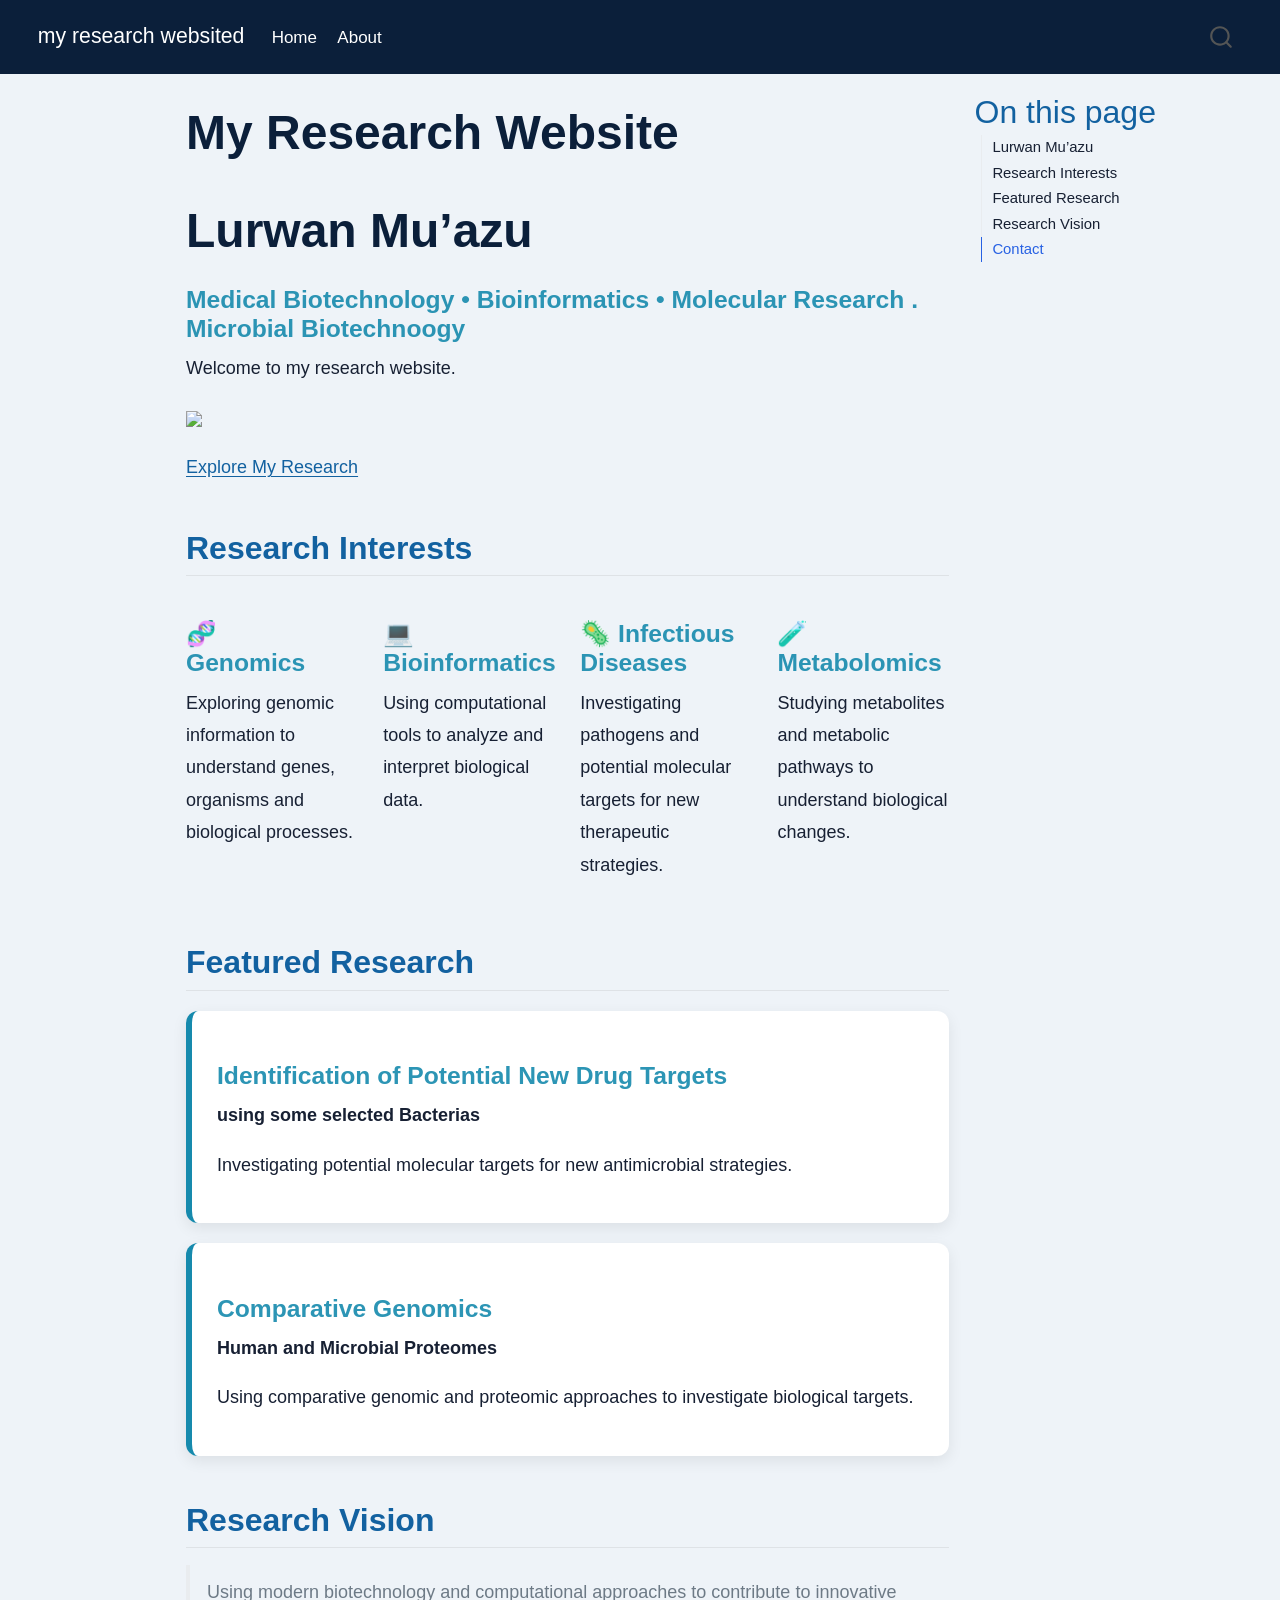
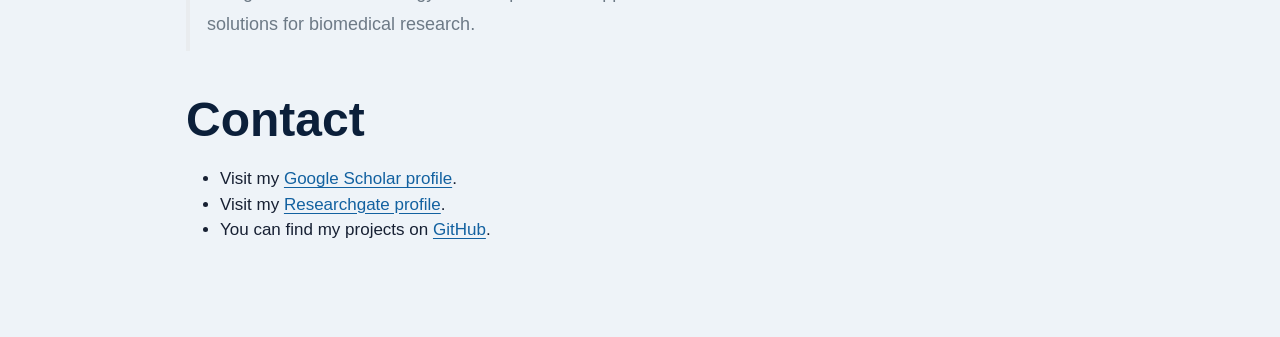
==== index.html @ 87dab1f0 "Built site for gh-pages" ====
<!DOCTYPE html>
<html xmlns="http://www.w3.org/1999/xhtml" lang="en" xml:lang="en"><head>

<meta charset="utf-8">
<meta name="generator" content="quarto-1.9.38">

<meta name="viewport" content="width=device-width, initial-scale=1.0, user-scalable=yes">


<title>My Research Website – my research websited</title>
<style>
/* Default styles provided by pandoc.
** See https://pandoc.org/MANUAL.html#variables-for-html for config info.
*/
code{white-space: pre-wrap;}
span.smallcaps{font-variant: small-caps;}
div.columns{display: flex; gap: min(4vw, 1.5em);}
div.column{flex: auto; overflow-x: auto;}
div.hanging-indent{margin-left: 1.5em; text-indent: -1.5em;}
ul.task-list{list-style: none;}
ul.task-list li input[type="checkbox"] {
  width: 0.8em;
  margin: 0 0.8em 0.2em -1em; /* quarto-specific, see https://github.com/quarto-dev/quarto-cli/issues/4556 */ 
  vertical-align: middle;
}
</style>


<script src="site_libs/quarto-nav/quarto-nav.js"></script>
<script src="site_libs/quarto-nav/headroom.min.js"></script>
<script src="site_libs/clipboard/clipboard.min.js"></script>
<script src="site_libs/quarto-search/autocomplete.umd.js"></script>
<script src="site_libs/quarto-search/fuse.min.js"></script>
<script src="site_libs/quarto-search/quarto-search.js"></script>
<meta name="quarto:offset" content="./">
<script src="site_libs/quarto-html/quarto.js" type="module"></script>
<script src="site_libs/quarto-html/tabsets/tabsets.js" type="module"></script>
<script src="site_libs/quarto-html/popper.min.js"></script>
<script src="site_libs/quarto-html/tippy.umd.min.js"></script>
<script src="site_libs/quarto-html/anchor.min.js"></script>
<link href="site_libs/quarto-html/tippy.css" rel="stylesheet">
<link href="site_libs/quarto-html/quarto-syntax-highlighting-15634bcf2e68342d4ad2dfa704d543f6.css" rel="stylesheet" id="quarto-text-highlighting-styles">
<script src="site_libs/bootstrap/bootstrap.min.js"></script>
<link href="site_libs/bootstrap/bootstrap-icons.css" rel="stylesheet">
<link href="site_libs/bootstrap/bootstrap-a0f9fd0d421825b736dc1bbcbcba2219.min.css" rel="stylesheet" append-hash="true" id="quarto-bootstrap" data-mode="light">
<script id="quarto-search-options" type="application/json">{
  "location": "navbar",
  "copy-button": false,
  "collapse-after": 3,
  "panel-placement": "end",
  "type": "overlay",
  "limit": 50,
  "keyboard-shortcut": [
    "f",
    "/",
    "s"
  ],
  "show-item-context": false,
  "language": {
    "search-no-results-text": "No results",
    "search-matching-documents-text": "matching documents",
    "search-copy-link-title": "Copy link to search",
    "search-hide-matches-text": "Hide additional matches",
    "search-more-match-text": "more match in this document",
    "search-more-matches-text": "more matches in this document",
    "search-clear-button-title": "Clear",
    "search-text-placeholder": "",
    "search-detached-cancel-button-title": "Cancel",
    "search-submit-button-title": "Submit",
    "search-label": "Search"
  }
}</script>


<link rel="stylesheet" href="styles.css">
</head>

<body class="nav-fixed quarto-light">

<div id="quarto-search-results"></div>
  <header id="quarto-header" class="headroom fixed-top">
    <nav class="navbar navbar-expand-lg " data-bs-theme="dark">
      <div class="navbar-container container-fluid">
      <div class="navbar-brand-container mx-auto">
    <a class="navbar-brand" href="./index.html">
    <span class="navbar-title">my research websited</span>
    </a>
  </div>
            <div id="quarto-search" class="" title="Search"></div>
          <button class="navbar-toggler" type="button" data-bs-toggle="collapse" data-bs-target="#navbarCollapse" aria-controls="navbarCollapse" role="menu" aria-expanded="false" aria-label="Toggle navigation" onclick="if (window.quartoToggleHeadroom) { window.quartoToggleHeadroom(); }">
  <span class="navbar-toggler-icon"></span>
</button>
          <div class="collapse navbar-collapse" id="navbarCollapse">
            <ul class="navbar-nav navbar-nav-scroll me-auto">
  <li class="nav-item">
    <a class="nav-link active" href="./index.html" aria-current="page"> 
<span class="menu-text">Home</span></a>
  </li>  
  <li class="nav-item">
    <a class="nav-link" href="./about.html"> 
<span class="menu-text">About</span></a>
  </li>  
</ul>
          </div> <!-- /navcollapse -->
            <div class="quarto-navbar-tools">
</div>
      </div> <!-- /container-fluid -->
    </nav>
</header>
<!-- content -->
<div id="quarto-content" class="quarto-container page-columns page-rows-contents page-layout-article page-navbar">
<!-- sidebar -->
<!-- margin-sidebar -->
    <div id="quarto-margin-sidebar" class="sidebar margin-sidebar">
        <nav id="TOC" role="doc-toc" class="toc-active">
    <h2 id="toc-title">On this page</h2>
   
  <ul>
  <li><a href="#lurwan-muazu" id="toc-lurwan-muazu" class="nav-link active" data-scroll-target="#lurwan-muazu">Lurwan Mu’azu</a>
  <ul class="collapse">
  <li><a href="#medical-biotechnology-bioinformatics-molecular-research-.-microbial-biotechnoogy" id="toc-medical-biotechnology-bioinformatics-molecular-research-.-microbial-biotechnoogy" class="nav-link" data-scroll-target="#medical-biotechnology-bioinformatics-molecular-research-.-microbial-biotechnoogy">Medical Biotechnology • Bioinformatics • Molecular Research . Microbial Biotechnoogy</a></li>
  </ul></li>
  <li><a href="#research-interests" id="toc-research-interests" class="nav-link" data-scroll-target="#research-interests">Research Interests</a></li>
  <li><a href="#featured-research" id="toc-featured-research" class="nav-link" data-scroll-target="#featured-research">Featured Research</a>
  <ul class="collapse">
  <li><a href="#identification-of-potential-new-drug-targets" id="toc-identification-of-potential-new-drug-targets" class="nav-link" data-scroll-target="#identification-of-potential-new-drug-targets">Identification of Potential New Drug Targets</a></li>
  <li><a href="#comparative-genomics" id="toc-comparative-genomics" class="nav-link" data-scroll-target="#comparative-genomics">Comparative Genomics</a></li>
  </ul></li>
  <li><a href="#research-vision" id="toc-research-vision" class="nav-link" data-scroll-target="#research-vision">Research Vision</a></li>
  <li><a href="#contact" id="toc-contact" class="nav-link" data-scroll-target="#contact">Contact</a></li>
  </ul>
</nav>
    </div>
<!-- main -->
<main class="content" id="quarto-document-content">

<header id="title-block-header" class="quarto-title-block default">
<div class="quarto-title">
<h1 class="title">My Research Website</h1>
</div>



<div class="quarto-title-meta">

    
  
    
  </div>
  


</header>


<section id="lurwan-muazu" class="level1 hero">
<h1>Lurwan Mu’azu</h1>
<section id="medical-biotechnology-bioinformatics-molecular-research-.-microbial-biotechnoogy" class="level3">
<h3 class="anchored" data-anchor-id="medical-biotechnology-bioinformatics-molecular-research-.-microbial-biotechnoogy">Medical Biotechnology • Bioinformatics • Molecular Research . Microbial Biotechnoogy</h3>
<p>Welcome to my research website.</p>
<p><img src="images/profile.jpg" class="profile-image"></p>
<p><a href="research.qmd" class="btn-primary">Explore My Research</a></p>
</section>
</section>
<section id="research-interests" class="level2">
<h2 class="anchored" data-anchor-id="research-interests">Research Interests</h2>
<div class="grid">
<section id="genomics" class="level3 g-col-12 g-col-md-6 g-col-lg-3">
<h3 class="anchored" data-anchor-id="genomics">🧬 Genomics</h3>
<p>Exploring genomic information to understand genes, organisms and biological processes.</p>
</section>
<section id="bioinformatics" class="level3 g-col-12 g-col-md-6 g-col-lg-3">
<h3 class="anchored" data-anchor-id="bioinformatics">💻 Bioinformatics</h3>
<p>Using computational tools to analyze and interpret biological data.</p>
</section>
<section id="infectious-diseases" class="level3 g-col-12 g-col-md-6 g-col-lg-3">
<h3 class="anchored" data-anchor-id="infectious-diseases">🦠 Infectious Diseases</h3>
<p>Investigating pathogens and potential molecular targets for new therapeutic strategies.</p>
</section>
<section id="metabolomics" class="level3 g-col-12 g-col-md-6 g-col-lg-3">
<h3 class="anchored" data-anchor-id="metabolomics">🧪 Metabolomics</h3>
<p>Studying metabolites and metabolic pathways to understand biological changes.</p>
</section>
</div>
</section>
<section id="featured-research" class="level2">
<h2 class="anchored" data-anchor-id="featured-research">Featured Research</h2>
<section id="identification-of-potential-new-drug-targets" class="level3 research-card">
<h3 class="anchored" data-anchor-id="identification-of-potential-new-drug-targets">Identification of Potential New Drug Targets</h3>
<p><strong>using some selected Bacterias</strong></p>
<p>Investigating potential molecular targets for new antimicrobial strategies.</p>
</section>
<section id="comparative-genomics" class="level3 research-card">
<h3 class="anchored" data-anchor-id="comparative-genomics">Comparative Genomics</h3>
<p><strong>Human and Microbial Proteomes</strong></p>
<p>Using comparative genomic and proteomic approaches to investigate biological targets.</p>
</section>
</section>
<section id="research-vision" class="level2">
<h2 class="anchored" data-anchor-id="research-vision">Research Vision</h2>
<blockquote class="blockquote">
<p>Using modern biotechnology and computational approaches to contribute to innovative solutions for biomedical research.</p>
</blockquote>
</section>
<section id="contact" class="level1">
<h1>Contact</h1>
<ul>
<li>Visit my <a href="https://scholar.google.com/citations?user=e2L-ZOMAAAAJ&amp;hl=en">Google Scholar profile</a>.</li>
<li>Visit my <a href="https://www.researchgate.net/profile/Lurwan-Muazu-2">Researchgate profile</a>.</li>
<li>You can find my projects on <a href="https://github.com/">GitHub</a>.</li>
</ul>


</section>

</main> <!-- /main -->
<script id="quarto-html-after-body" type="application/javascript">
  window.document.addEventListener("DOMContentLoaded", function (event) {
    const icon = "";
    const anchorJS = new window.AnchorJS();
    anchorJS.options = {
      placement: 'right',
      icon: icon
    };
    anchorJS.add('.anchored');
    const isCodeAnnotation = (el) => {
      for (const clz of el.classList) {
        if (clz.startsWith('code-annotation-')) {                     
          return true;
        }
      }
      return false;
    }
    const onCopySuccess = function(e) {
      // button target
      const button = e.trigger;
      // don't keep focus
      button.blur();
      // flash "checked"
      button.classList.add('code-copy-button-checked');
      var currentTitle = button.getAttribute("title");
      button.setAttribute("title", "Copied!");
      let tooltip;
      if (window.bootstrap) {
        button.setAttribute("data-bs-toggle", "tooltip");
        button.setAttribute("data-bs-placement", "left");
        button.setAttribute("data-bs-title", "Copied!");
        tooltip = new bootstrap.Tooltip(button, 
          { trigger: "manual", 
            customClass: "code-copy-button-tooltip",
            offset: [0, -8]});
        tooltip.show();    
      }
      setTimeout(function() {
        if (tooltip) {
          tooltip.hide();
          button.removeAttribute("data-bs-title");
          button.removeAttribute("data-bs-toggle");
          button.removeAttribute("data-bs-placement");
        }
        button.setAttribute("title", currentTitle);
        button.classList.remove('code-copy-button-checked');
      }, 1000);
      // clear code selection
      e.clearSelection();
    }
    const getTextToCopy = function(trigger) {
      const outerScaffold = trigger.parentElement.cloneNode(true);
      const codeEl = outerScaffold.querySelector('code');
      for (const childEl of codeEl.children) {
        if (isCodeAnnotation(childEl)) {
          childEl.remove();
        }
      }
      return codeEl.innerText;
    }
    const clipboard = new window.ClipboardJS('.code-copy-button:not([data-in-quarto-modal])', {
      text: getTextToCopy
    });
    clipboard.on('success', onCopySuccess);
    if (window.document.getElementById('quarto-embedded-source-code-modal')) {
      const clipboardModal = new window.ClipboardJS('.code-copy-button[data-in-quarto-modal]', {
        text: getTextToCopy,
        container: window.document.getElementById('quarto-embedded-source-code-modal')
      });
      clipboardModal.on('success', onCopySuccess);
    }
      var localhostRegex = new RegExp(/^(?:http|https):\/\/localhost\:?[0-9]*\//);
      var mailtoRegex = new RegExp(/^mailto:/);
        var filterRegex = new RegExp('/' + window.location.host + '/');
      var isInternal = (href) => {
          return filterRegex.test(href) || localhostRegex.test(href) || mailtoRegex.test(href);
      }
      // Inspect non-navigation links and adorn them if external
     var links = window.document.querySelectorAll('a[href]:not(.nav-link):not(.navbar-brand):not(.toc-action):not(.sidebar-link):not(.sidebar-item-toggle):not(.pagination-link):not(.no-external):not([aria-hidden]):not(.dropdown-item):not(.quarto-navigation-tool):not(.about-link)');
      for (var i=0; i<links.length; i++) {
        const link = links[i];
        if (!isInternal(link.href)) {
          // undo the damage that might have been done by quarto-nav.js in the case of
          // links that we want to consider external
          if (link.dataset.originalHref !== undefined) {
            link.href = link.dataset.originalHref;
          }
        }
      }
    function tippyHover(el, contentFn, onTriggerFn, onUntriggerFn) {
      const config = {
        allowHTML: true,
        maxWidth: 500,
        delay: 100,
        arrow: false,
        appendTo: function(el) {
            return el.parentElement;
        },
        interactive: true,
        interactiveBorder: 10,
        theme: 'quarto',
        placement: 'bottom-start',
      };
      if (contentFn) {
        config.content = contentFn;
      }
      if (onTriggerFn) {
        config.onTrigger = onTriggerFn;
      }
      if (onUntriggerFn) {
        config.onUntrigger = onUntriggerFn;
      }
      window.tippy(el, config); 
    }
    const noterefs = window.document.querySelectorAll('a[role="doc-noteref"]');
    for (var i=0; i<noterefs.length; i++) {
      const ref = noterefs[i];
      tippyHover(ref, function() {
        // use id or data attribute instead here
        let href = ref.getAttribute('data-footnote-href') || ref.getAttribute('href');
        try { href = new URL(href).hash; } catch {}
        const id = href.replace(/^#\/?/, "");
        const note = window.document.getElementById(id);
        if (note) {
          return note.innerHTML;
        } else {
          return "";
        }
      });
    }
    const xrefs = window.document.querySelectorAll('a.quarto-xref');
    const processXRef = (id, note) => {
      // Strip column container classes
      const stripColumnClz = (el) => {
        el.classList.remove("page-full", "page-columns");
        if (el.children) {
          for (const child of el.children) {
            stripColumnClz(child);
          }
        }
      }
      stripColumnClz(note)
      if (id === null || id.startsWith('sec-')) {
        // Special case sections, only their first couple elements
        const container = document.createElement("div");
        if (note.children && note.children.length > 2) {
          container.appendChild(note.children[0].cloneNode(true));
          for (let i = 1; i < note.children.length; i++) {
            const child = note.children[i];
            if (child.tagName === "P" && child.innerText === "") {
              continue;
            } else {
              container.appendChild(child.cloneNode(true));
              break;
            }
          }
          if (window.Quarto?.typesetMath) {
            window.Quarto.typesetMath(container);
          }
          return container.innerHTML
        } else {
          if (window.Quarto?.typesetMath) {
            window.Quarto.typesetMath(note);
          }
          return note.innerHTML;
        }
      } else {
        // Remove any anchor links if they are present
        const anchorLink = note.querySelector('a.anchorjs-link');
        if (anchorLink) {
          anchorLink.remove();
        }
        if (window.Quarto?.typesetMath) {
          window.Quarto.typesetMath(note);
        }
        if (note.classList.contains("callout")) {
          return note.outerHTML;
        } else {
          return note.innerHTML;
        }
      }
    }
    for (var i=0; i<xrefs.length; i++) {
      const xref = xrefs[i];
      tippyHover(xref, undefined, function(instance) {
        instance.disable();
        let url = xref.getAttribute('href');
        let hash = undefined; 
        if (url.startsWith('#')) {
          hash = url;
        } else {
          try { hash = new URL(url).hash; } catch {}
        }
        if (hash) {
          const id = hash.replace(/^#\/?/, "");
          const note = window.document.getElementById(id);
          if (note !== null) {
            try {
              const html = processXRef(id, note.cloneNode(true));
              instance.setContent(html);
            } finally {
              instance.enable();
              instance.show();
            }
          } else {
            // See if we can fetch this
            fetch(url.split('#')[0])
            .then(res => res.text())
            .then(html => {
              const parser = new DOMParser();
              const htmlDoc = parser.parseFromString(html, "text/html");
              const note = htmlDoc.getElementById(id);
              if (note !== null) {
                const html = processXRef(id, note);
                instance.setContent(html);
              } 
            }).finally(() => {
              instance.enable();
              instance.show();
            });
          }
        } else {
          // See if we can fetch a full url (with no hash to target)
          // This is a special case and we should probably do some content thinning / targeting
          fetch(url)
          .then(res => res.text())
          .then(html => {
            const parser = new DOMParser();
            const htmlDoc = parser.parseFromString(html, "text/html");
            const note = htmlDoc.querySelector('main.content');
            if (note !== null) {
              // This should only happen for chapter cross references
              // (since there is no id in the URL)
              // remove the first header
              if (note.children.length > 0 && note.children[0].tagName === "HEADER") {
                note.children[0].remove();
              }
              const html = processXRef(null, note);
              instance.setContent(html);
            } 
          }).finally(() => {
            instance.enable();
            instance.show();
          });
        }
      }, function(instance) {
      });
    }
        let selectedAnnoteEl;
        const selectorForAnnotation = ( cell, annotation) => {
          let cellAttr = 'data-code-cell="' + cell + '"';
          let lineAttr = 'data-code-annotation="' +  annotation + '"';
          const selector = 'span[' + cellAttr + '][' + lineAttr + ']';
          return selector;
        }
        const selectCodeLines = (annoteEl) => {
          const doc = window.document;
          const targetCell = annoteEl.getAttribute("data-target-cell");
          const targetAnnotation = annoteEl.getAttribute("data-target-annotation");
          const annoteSpan = window.document.querySelector(selectorForAnnotation(targetCell, targetAnnotation));
          const lines = annoteSpan.getAttribute("data-code-lines").split(",");
          const lineIds = lines.map((line) => {
            return targetCell + "-" + line;
          })
          let top = null;
          let height = null;
          let parent = null;
          if (lineIds.length > 0) {
              //compute the position of the single el (top and bottom and make a div)
              const el = window.document.getElementById(lineIds[0]);
              top = el.offsetTop;
              height = el.offsetHeight;
              parent = el.parentElement.parentElement;
            if (lineIds.length > 1) {
              const lastEl = window.document.getElementById(lineIds[lineIds.length - 1]);
              const bottom = lastEl.offsetTop + lastEl.offsetHeight;
              height = bottom - top;
            }
            if (top !== null && height !== null && parent !== null) {
              // cook up a div (if necessary) and position it 
              let div = window.document.getElementById("code-annotation-line-highlight");
              if (div === null) {
                div = window.document.createElement("div");
                div.setAttribute("id", "code-annotation-line-highlight");
                div.style.position = 'absolute';
                parent.appendChild(div);
              }
              div.style.top = top - 2 + "px";
              div.style.height = height + 4 + "px";
              div.style.left = 0;
              let gutterDiv = window.document.getElementById("code-annotation-line-highlight-gutter");
              if (gutterDiv === null) {
                gutterDiv = window.document.createElement("div");
                gutterDiv.setAttribute("id", "code-annotation-line-highlight-gutter");
                gutterDiv.style.position = 'absolute';
                const codeCell = window.document.getElementById(targetCell);
                const gutter = codeCell.querySelector('.code-annotation-gutter');
                gutter.appendChild(gutterDiv);
              }
              gutterDiv.style.top = top - 2 + "px";
              gutterDiv.style.height = height + 4 + "px";
            }
            selectedAnnoteEl = annoteEl;
          }
        };
        const unselectCodeLines = () => {
          const elementsIds = ["code-annotation-line-highlight", "code-annotation-line-highlight-gutter"];
          elementsIds.forEach((elId) => {
            const div = window.document.getElementById(elId);
            if (div) {
              div.remove();
            }
          });
          selectedAnnoteEl = undefined;
        };
          // Handle positioning of the toggle
      window.addEventListener(
        "resize",
        throttle(() => {
          elRect = undefined;
          if (selectedAnnoteEl) {
            selectCodeLines(selectedAnnoteEl);
          }
        }, 10)
      );
      function throttle(fn, ms) {
      let throttle = false;
      let timer;
        return (...args) => {
          if(!throttle) { // first call gets through
              fn.apply(this, args);
              throttle = true;
          } else { // all the others get throttled
              if(timer) clearTimeout(timer); // cancel #2
              timer = setTimeout(() => {
                fn.apply(this, args);
                timer = throttle = false;
              }, ms);
          }
        };
      }
        // Attach click handler to the DT
        const annoteDls = window.document.querySelectorAll('dt[data-target-cell]');
        for (const annoteDlNode of annoteDls) {
          annoteDlNode.addEventListener('click', (event) => {
            const clickedEl = event.target;
            if (clickedEl !== selectedAnnoteEl) {
              unselectCodeLines();
              const activeEl = window.document.querySelector('dt[data-target-cell].code-annotation-active');
              if (activeEl) {
                activeEl.classList.remove('code-annotation-active');
              }
              selectCodeLines(clickedEl);
              clickedEl.classList.add('code-annotation-active');
            } else {
              // Unselect the line
              unselectCodeLines();
              clickedEl.classList.remove('code-annotation-active');
            }
          });
        }
    const findCites = (el) => {
      const parentEl = el.parentElement;
      if (parentEl) {
        const cites = parentEl.dataset.cites;
        if (cites) {
          return {
            el,
            cites: cites.split(' ')
          };
        } else {
          return findCites(el.parentElement)
        }
      } else {
        return undefined;
      }
    };
    var bibliorefs = window.document.querySelectorAll('a[role="doc-biblioref"]');
    for (var i=0; i<bibliorefs.length; i++) {
      const ref = bibliorefs[i];
      const citeInfo = findCites(ref);
      if (citeInfo) {
        tippyHover(citeInfo.el, function() {
          var popup = window.document.createElement('div');
          citeInfo.cites.forEach(function(cite) {
            var citeDiv = window.document.createElement('div');
            citeDiv.classList.add('hanging-indent');
            citeDiv.classList.add('csl-entry');
            var biblioDiv = window.document.getElementById('ref-' + cite);
            if (biblioDiv) {
              citeDiv.innerHTML = biblioDiv.innerHTML;
            }
            popup.appendChild(citeDiv);
          });
          return popup.innerHTML;
        });
      }
    }
  });
  </script>
</div> <!-- /content -->




</body></html>
---- site_libs/quarto-html/tippy.css ----
.tippy-box[data-animation=fade][data-state=hidden]{opacity:0}[data-tippy-root]{max-width:calc(100vw - 10px)}.tippy-box{position:relative;background-color:#333;color:#fff;border-radius:4px;font-size:14px;line-height:1.4;white-space:normal;outline:0;transition-property:transform,visibility,opacity}.tippy-box[data-placement^=top]>.tippy-arrow{bottom:0}.tippy-box[data-placement^=top]>.tippy-arrow:before{bottom:-7px;left:0;border-width:8px 8px 0;border-top-color:initial;transform-origin:center top}.tippy-box[data-placement^=bottom]>.tippy-arrow{top:0}.tippy-box[data-placement^=bottom]>.tippy-arrow:before{top:-7px;left:0;border-width:0 8px 8px;border-bottom-color:initial;transform-origin:center bottom}.tippy-box[data-placement^=left]>.tippy-arrow{right:0}.tippy-box[data-placement^=left]>.tippy-arrow:before{border-width:8px 0 8px 8px;border-left-color:initial;right:-7px;transform-origin:center left}.tippy-box[data-placement^=right]>.tippy-arrow{left:0}.tippy-box[data-placement^=right]>.tippy-arrow:before{left:-7px;border-width:8px 8px 8px 0;border-right-color:initial;transform-origin:center right}.tippy-box[data-inertia][data-state=visible]{transition-timing-function:cubic-bezier(.54,1.5,.38,1.11)}.tippy-arrow{width:16px;height:16px;color:#333}.tippy-arrow:before{content:"";position:absolute;border-color:transparent;border-style:solid}.tippy-content{position:relative;padding:5px 9px;z-index:1}
---- site_libs/quarto-html/quarto-syntax-highlighting-15634bcf2e68342d4ad2dfa704d543f6.css ----
/* quarto syntax highlight colors */
:root {
  --quarto-hl-ot-color: #003B4F;
  --quarto-hl-at-color: #657422;
  --quarto-hl-ss-color: #20794D;
  --quarto-hl-an-color: #5E5E5E;
  --quarto-hl-fu-color: #4758AB;
  --quarto-hl-st-color: #20794D;
  --quarto-hl-cf-color: #003B4F;
  --quarto-hl-op-color: #5E5E5E;
  --quarto-hl-er-color: #AD0000;
  --quarto-hl-bn-color: #AD0000;
  --quarto-hl-al-color: #AD0000;
  --quarto-hl-va-color: #111111;
  --quarto-hl-bu-color: inherit;
  --quarto-hl-ex-color: inherit;
  --quarto-hl-pp-color: #AD0000;
  --quarto-hl-in-color: #5E5E5E;
  --quarto-hl-vs-color: #20794D;
  --quarto-hl-wa-color: #5E5E5E;
  --quarto-hl-do-color: #5E5E5E;
  --quarto-hl-im-color: #00769E;
  --quarto-hl-ch-color: #20794D;
  --quarto-hl-dt-color: #AD0000;
  --quarto-hl-fl-color: #AD0000;
  --quarto-hl-co-color: #5E5E5E;
  --quarto-hl-cv-color: #5E5E5E;
  --quarto-hl-cn-color: #8f5902;
  --quarto-hl-sc-color: #5E5E5E;
  --quarto-hl-dv-color: #AD0000;
  --quarto-hl-kw-color: #003B4F;
}

/* other quarto variables */
:root {
  --quarto-font-monospace: SFMono-Regular, Menlo, Monaco, Consolas, "Liberation Mono", "Courier New", monospace;
}

/* syntax highlight based on Pandoc's rules */
pre > code.sourceCode > span {
  color: #003B4F;
}

code.sourceCode > span {
  color: #003B4F;
}

div.sourceCode,
div.sourceCode pre.sourceCode {
  color: #003B4F;
}

/* Normal */
code span {
  color: #003B4F;
}

/* Alert */
code span.al {
  color: #AD0000;
  font-style: inherit;
}

/* Annotation */
code span.an {
  color: #5E5E5E;
  font-style: inherit;
}

/* Attribute */
code span.at {
  color: #657422;
  font-style: inherit;
}

/* BaseN */
code span.bn {
  color: #AD0000;
  font-style: inherit;
}

/* BuiltIn */
code span.bu {
  font-style: inherit;
}

/* ControlFlow */
code span.cf {
  color: #003B4F;
  font-weight: bold;
  font-style: inherit;
}

/* Char */
code span.ch {
  color: #20794D;
  font-style: inherit;
}

/* Constant */
code span.cn {
  color: #8f5902;
  font-style: inherit;
}

/* Comment */
code span.co {
  color: #5E5E5E;
  font-style: inherit;
}

/* CommentVar */
code span.cv {
  color: #5E5E5E;
  font-style: italic;
}

/* Documentation */
code span.do {
  color: #5E5E5E;
  font-style: italic;
}

/* DataType */
code span.dt {
  color: #AD0000;
  font-style: inherit;
}

/* DecVal */
code span.dv {
  color: #AD0000;
  font-style: inherit;
}

/* Error */
code span.er {
  color: #AD0000;
  font-style: inherit;
}

/* Extension */
code span.ex {
  font-style: inherit;
}

/* Float */
code span.fl {
  color: #AD0000;
  font-style: inherit;
}

/* Function */
code span.fu {
  color: #4758AB;
  font-style: inherit;
}

/* Import */
code span.im {
  color: #00769E;
  font-style: inherit;
}

/* Information */
code span.in {
  color: #5E5E5E;
  font-style: inherit;
}

/* Keyword */
code span.kw {
  color: #003B4F;
  font-weight: bold;
  font-style: inherit;
}

/* Operator */
code span.op {
  color: #5E5E5E;
  font-style: inherit;
}

/* Other */
code span.ot {
  color: #003B4F;
  font-style: inherit;
}

/* Preprocessor */
code span.pp {
  color: #AD0000;
  font-style: inherit;
}

/* SpecialChar */
code span.sc {
  color: #5E5E5E;
  font-style: inherit;
}

/* SpecialString */
code span.ss {
  color: #20794D;
  font-style: inherit;
}

/* String */
code span.st {
  color: #20794D;
  font-style: inherit;
}

/* Variable */
code span.va {
  color: #111111;
  font-style: inherit;
}

/* VerbatimString */
code span.vs {
  color: #20794D;
  font-style: inherit;
}

/* Warning */
code span.wa {
  color: #5E5E5E;
  font-style: italic;
}

.prevent-inlining {
  content: "</";
}

/*# sourceMappingURL=f23921c56f73e400b49028c9186a1aa0.css.map */
---- styles.css ----
/* ===== MODERN BIOINFORMATICS RESEARCH WEBSITE ===== */

body {
  background: #eef3f8 !important;
  color: #172033 !important;
  font-family: Arial, Helvetica, sans-serif;
}

/* Navigation */
.navbar {
  background: #0b1f3a !important;
  padding: 15px 25px !important;
}

.navbar-brand,
.navbar .nav-link {
  color: white !important;
}

.navbar .nav-link:hover {
  color: #58d5ff !important;
}

/* Main content */
#quarto-content {
  max-width: 1150px;
  margin: auto;
}

/* Main title */
h1 {
  color: #0b1f3a !important;
  font-size: 48px !important;
  font-weight: 800 !important;
  margin-top: 40px;
}

/* Section titles */
h2 {
  color: #1261a0 !important;
  font-size: 32px !important;
  margin-top: 45px;
}

h3 {
  color: #168aad !important;
}

/* Paragraphs */
p {
  font-size: 18px;
  line-height: 1.8;
}

/* Links */
a {
  color: #1261a0;
}

a:hover {
  color: #0b1f3a;
}

/* Research cards */
.research-card {
  background: white;
  padding: 25px;
  margin: 20px 0;
  border-radius: 12px;
  border-left: 6px solid #168aad;
  box-shadow: 0 5px 15px rgba(0,0,0,0.08);
}

/* Buttons */
.btn {
  border-radius: 25px !important;
  padding: 10px 25px !important;
}

/* Footer */
.nav-footer {
  background: #0b1f3a !important;
  color: white !important;
  padding: 25px !important;
  margin-top: 60px;
}
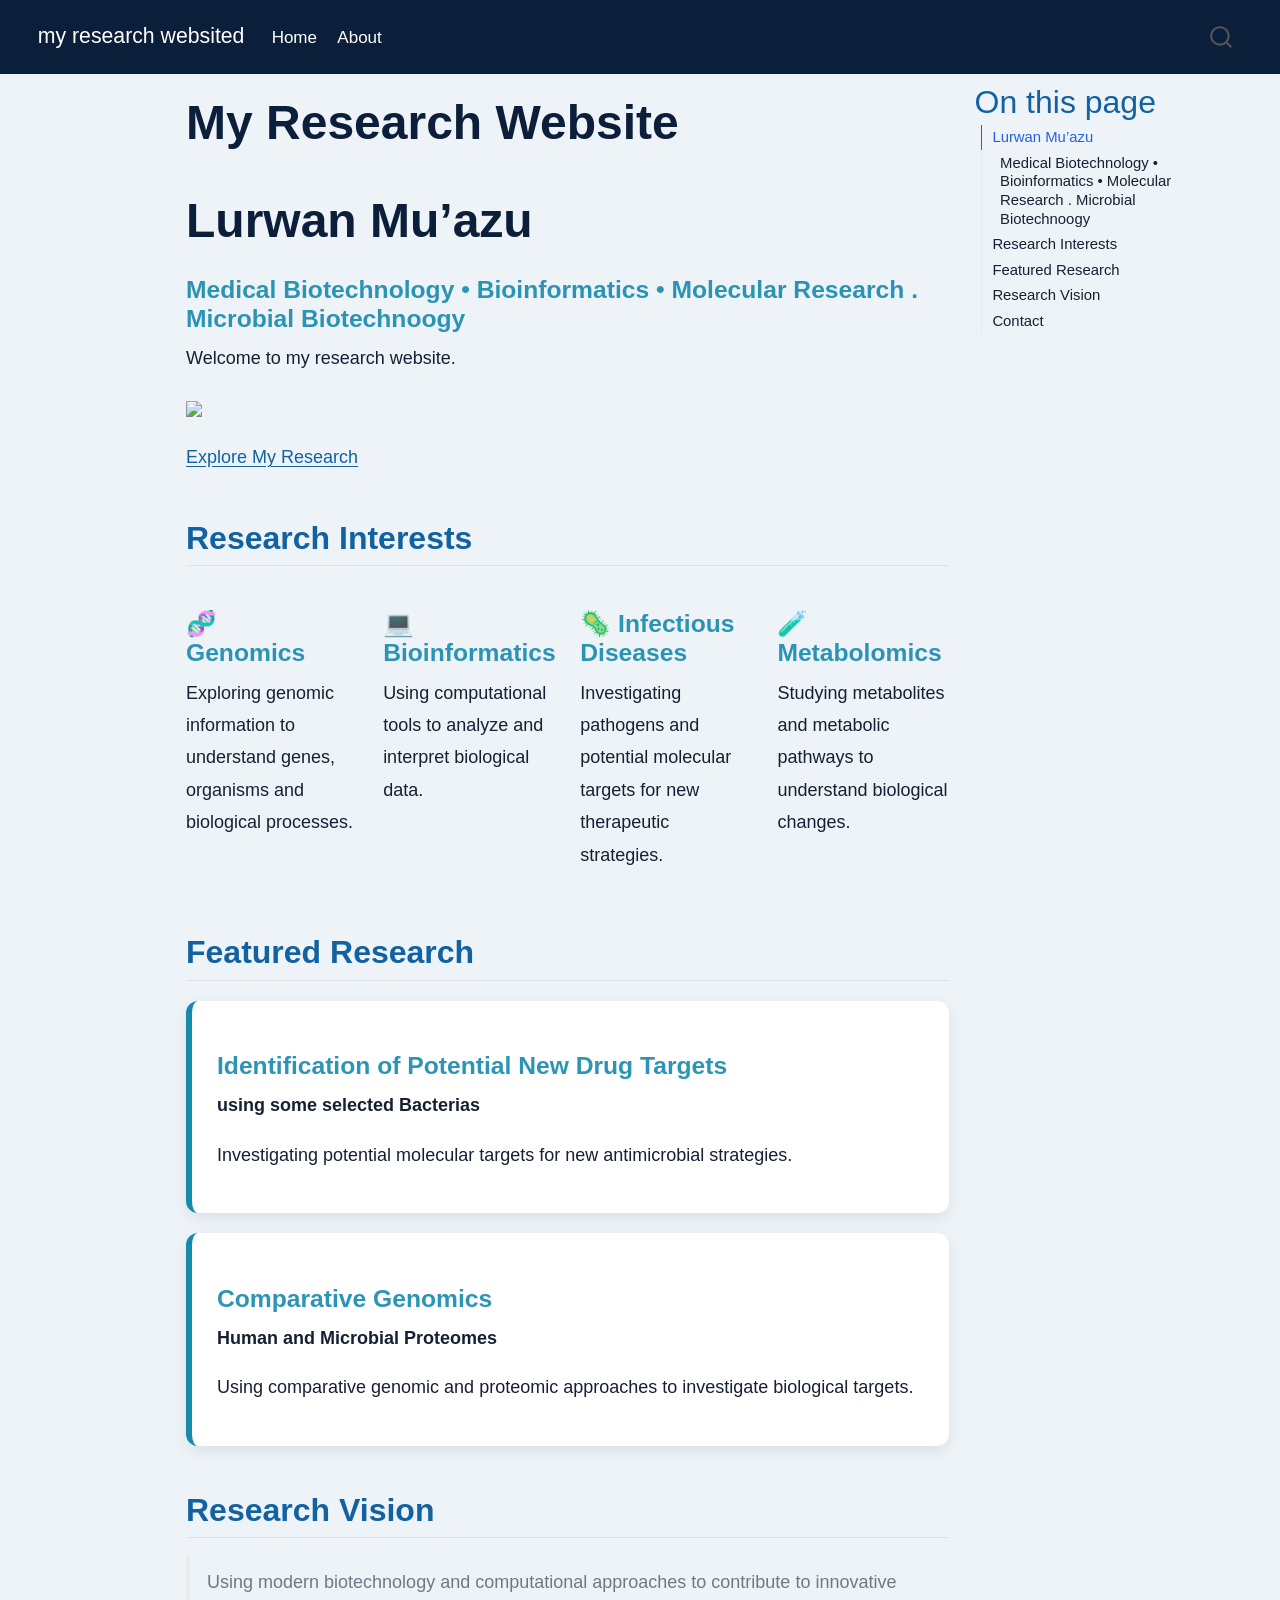
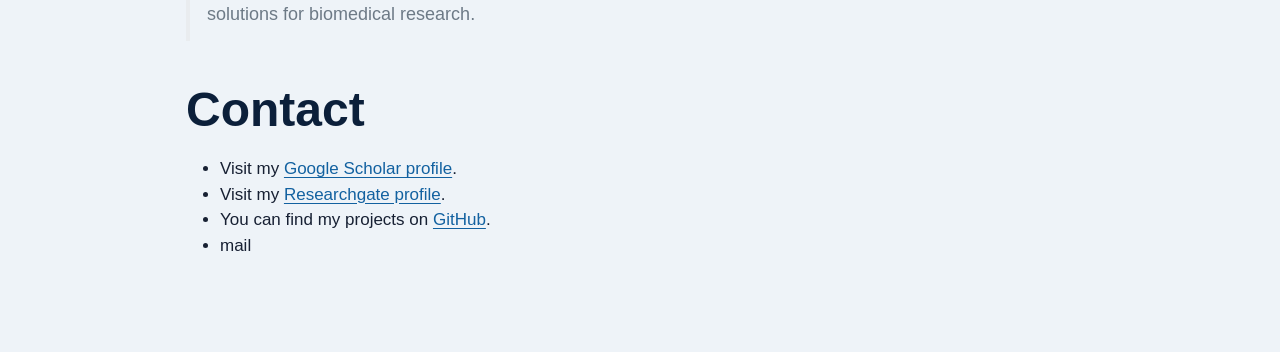
==== commit 9b750c76: "Built site for gh-pages" ====
--- a/index.html
+++ b/index.html
@@ -2,7 +2,7 @@
 <html xmlns="http://www.w3.org/1999/xhtml" lang="en" xml:lang="en"><head>
 
 <meta charset="utf-8">
-<meta name="generator" content="quarto-1.9.38">
+<meta name="generator" content="quarto-1.10.18">
 
 <meta name="viewport" content="width=device-width, initial-scale=1.0, user-scalable=yes">
 
@@ -12,10 +12,13 @@
 /* Default styles provided by pandoc.
 ** See https://pandoc.org/MANUAL.html#variables-for-html for config info.
 */
-code{white-space: pre-wrap;}
 span.smallcaps{font-variant: small-caps;}
-div.columns{display: flex; gap: min(4vw, 1.5em);}
-div.column{flex: auto; overflow-x: auto;}
+div.columns{display: flex; gap: 1.5em;}
+div.column{flex: auto;}
+@media screen {
+div.columns{gap: min(4vw, 1.5em);}
+div.column{overflow-x: auto;}
+}
 div.hanging-indent{margin-left: 1.5em; text-indent: -1.5em;}
 ul.task-list{list-style: none;}
 ul.task-list li input[type="checkbox"] {
@@ -39,10 +42,10 @@
 <script src="site_libs/quarto-html/tippy.umd.min.js"></script>
 <script src="site_libs/quarto-html/anchor.min.js"></script>
 <link href="site_libs/quarto-html/tippy.css" rel="stylesheet">
-<link href="site_libs/quarto-html/quarto-syntax-highlighting-15634bcf2e68342d4ad2dfa704d543f6.css" rel="stylesheet" id="quarto-text-highlighting-styles">
+<link href="site_libs/quarto-html/quarto-syntax-highlighting-64a204ab8560d761af7679ceaba22944.css" rel="stylesheet" id="quarto-text-highlighting-styles">
 <script src="site_libs/bootstrap/bootstrap.min.js"></script>
 <link href="site_libs/bootstrap/bootstrap-icons.css" rel="stylesheet">
-<link href="site_libs/bootstrap/bootstrap-a0f9fd0d421825b736dc1bbcbcba2219.min.css" rel="stylesheet" append-hash="true" id="quarto-bootstrap" data-mode="light">
+<link href="site_libs/bootstrap/bootstrap-e3adbaa939bcd423dddc8c8a834270b4.min.css" rel="stylesheet" append-hash="true" id="quarto-bootstrap" data-mode="light">
 <script id="quarto-search-options" type="application/json">{
   "location": "navbar",
   "copy-button": false,
@@ -208,6 +211,7 @@
 <li>Visit my <a href="https://scholar.google.com/citations?user=e2L-ZOMAAAAJ&amp;hl=en">Google Scholar profile</a>.</li>
 <li>Visit my <a href="https://www.researchgate.net/profile/Lurwan-Muazu-2">Researchgate profile</a>.</li>
 <li>You can find my projects on <a href="https://github.com/">GitHub</a>.</li>
+<li>mail</li>
 </ul>
 
 
@@ -287,7 +291,7 @@
     }
       var localhostRegex = new RegExp(/^(?:http|https):\/\/localhost\:?[0-9]*\//);
       var mailtoRegex = new RegExp(/^mailto:/);
-        var filterRegex = new RegExp('/' + window.location.host + '/');
+        var filterRegex = new RegExp("https:\/\/lurwanmuazu\.github\.io\/My-website-\/");
       var isInternal = (href) => {
           return filterRegex.test(href) || localhostRegex.test(href) || mailtoRegex.test(href);
       }
--- a/site_libs/quarto-html/quarto-syntax-highlighting-64a204ab8560d761af7679ceaba22944.css
+++ b/site_libs/quarto-html/quarto-syntax-highlighting-64a204ab8560d761af7679ceaba22944.css
@@ -0,0 +1,236 @@
+/* quarto syntax highlight colors */
+:root {
+  --quarto-hl-ot-color: #003B4F;
+  --quarto-hl-at-color: #657422;
+  --quarto-hl-ss-color: #20794D;
+  --quarto-hl-an-color: #5E5E5E;
+  --quarto-hl-fu-color: #4758AB;
+  --quarto-hl-st-color: #20794D;
+  --quarto-hl-cf-color: #003B4F;
+  --quarto-hl-op-color: #5E5E5E;
+  --quarto-hl-er-color: #AD0000;
+  --quarto-hl-bn-color: #AD0000;
+  --quarto-hl-al-color: #AD0000;
+  --quarto-hl-va-color: #111111;
+  --quarto-hl-bu-color: inherit;
+  --quarto-hl-ex-color: inherit;
+  --quarto-hl-pp-color: #AD0000;
+  --quarto-hl-in-color: #5E5E5E;
+  --quarto-hl-vs-color: #20794D;
+  --quarto-hl-wa-color: #5E5E5E;
+  --quarto-hl-do-color: #5E5E5E;
+  --quarto-hl-im-color: #00769E;
+  --quarto-hl-ch-color: #20794D;
+  --quarto-hl-dt-color: #AD0000;
+  --quarto-hl-fl-color: #AD0000;
+  --quarto-hl-co-color: #5E5E5E;
+  --quarto-hl-cv-color: #5E5E5E;
+  --quarto-hl-cn-color: #8f5902;
+  --quarto-hl-sc-color: #5E5E5E;
+  --quarto-hl-dv-color: #AD0000;
+  --quarto-hl-kw-color: #003B4F;
+}
+
+/* other quarto variables */
+:root {
+  --quarto-font-monospace: SFMono-Regular, Menlo, Monaco, Consolas, "Liberation Mono", "Courier New", monospace;
+}
+
+/* syntax highlight based on Pandoc's rules */
+pre > code.sourceCode > span {
+  color: #003B4F;
+}
+
+code.sourceCode > span {
+  color: #003B4F;
+}
+
+div.sourceCode,
+div.sourceCode pre.sourceCode {
+  color: #003B4F;
+}
+
+/* Normal */
+code span {
+  color: #003B4F;
+}
+
+/* Alert */
+code span.al {
+  color: #AD0000;
+  font-style: inherit;
+}
+
+/* Annotation */
+code span.an {
+  color: #5E5E5E;
+  font-style: inherit;
+}
+
+/* Attribute */
+code span.at {
+  color: #657422;
+  font-style: inherit;
+}
+
+/* BaseN */
+code span.bn {
+  color: #AD0000;
+  font-style: inherit;
+}
+
+/* BuiltIn */
+code span.bu {
+  font-style: inherit;
+}
+
+/* ControlFlow */
+code span.cf {
+  color: #003B4F;
+  font-weight: bold;
+  font-style: inherit;
+}
+
+/* Char */
+code span.ch {
+  color: #20794D;
+  font-style: inherit;
+}
+
+/* Constant */
+code span.cn {
+  color: #8f5902;
+  font-style: inherit;
+}
+
+/* Comment */
+code span.co {
+  color: #5E5E5E;
+  font-style: inherit;
+}
+
+/* CommentVar */
+code span.cv {
+  color: #5E5E5E;
+  font-style: italic;
+}
+
+/* Documentation */
+code span.do {
+  color: #5E5E5E;
+  font-style: italic;
+}
+
+/* DataType */
+code span.dt {
+  color: #AD0000;
+  font-style: inherit;
+}
+
+/* DecVal */
+code span.dv {
+  color: #AD0000;
+  font-style: inherit;
+}
+
+/* Error */
+code span.er {
+  color: #AD0000;
+  font-style: inherit;
+}
+
+/* Extension */
+code span.ex {
+  font-style: inherit;
+}
+
+/* Float */
+code span.fl {
+  color: #AD0000;
+  font-style: inherit;
+}
+
+/* Function */
+code span.fu {
+  color: #4758AB;
+  font-style: inherit;
+}
+
+/* Import */
+code span.im {
+  color: #00769E;
+  font-style: inherit;
+}
+
+/* Information */
+code span.in {
+  color: #5E5E5E;
+  font-style: inherit;
+}
+
+/* Keyword */
+code span.kw {
+  color: #003B4F;
+  font-weight: bold;
+  font-style: inherit;
+}
+
+/* Operator */
+code span.op {
+  color: #5E5E5E;
+  font-style: inherit;
+}
+
+/* Other */
+code span.ot {
+  color: #003B4F;
+  font-style: inherit;
+}
+
+/* Preprocessor */
+code span.pp {
+  color: #AD0000;
+  font-style: inherit;
+}
+
+/* SpecialChar */
+code span.sc {
+  color: #5E5E5E;
+  font-style: inherit;
+}
+
+/* SpecialString */
+code span.ss {
+  color: #20794D;
+  font-style: inherit;
+}
+
+/* String */
+code span.st {
+  color: #20794D;
+  font-style: inherit;
+}
+
+/* Variable */
+code span.va {
+  color: #111111;
+  font-style: inherit;
+}
+
+/* VerbatimString */
+code span.vs {
+  color: #20794D;
+  font-style: inherit;
+}
+
+/* Warning */
+code span.wa {
+  color: #5E5E5E;
+  font-style: italic;
+}
+
+.prevent-inlining {
+  content: "</";
+}
+
+/*# sourceMappingURL=9d8d5bb603a83b8298b89080a598c93b.css.map */
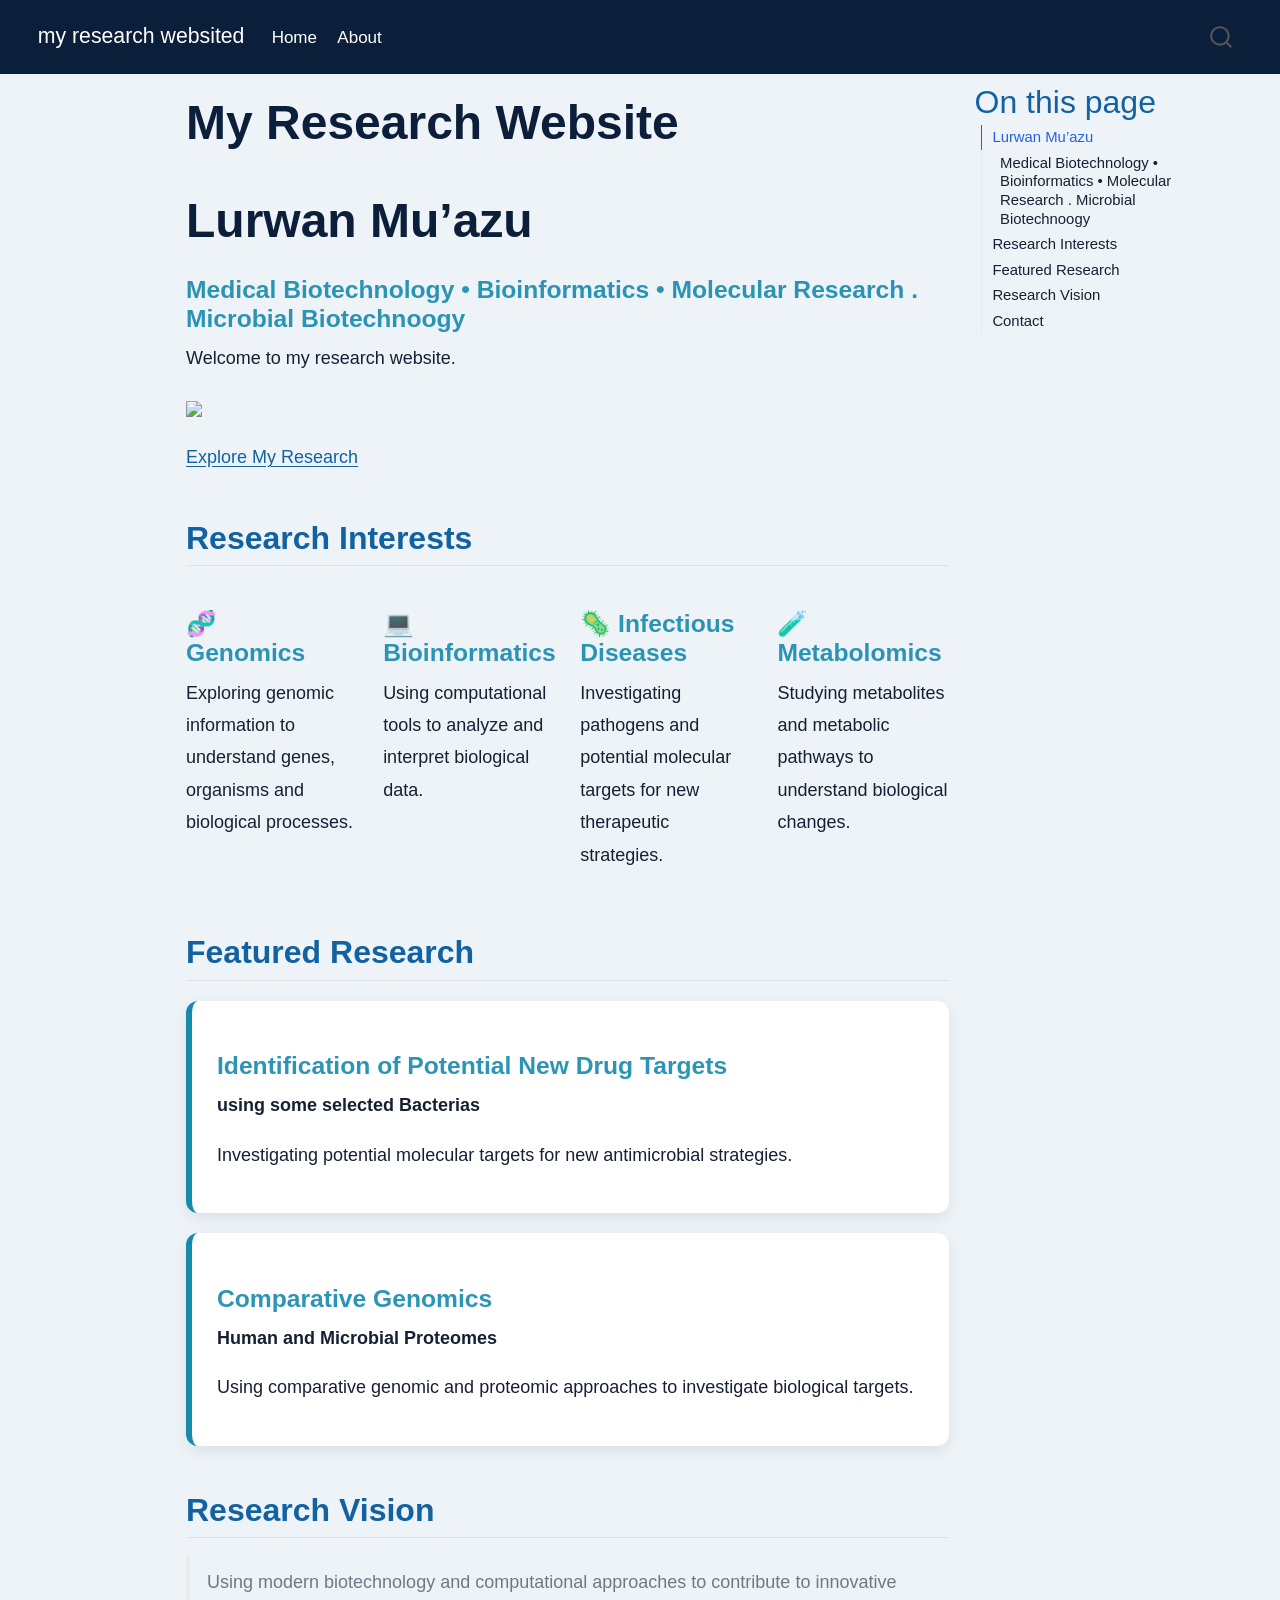
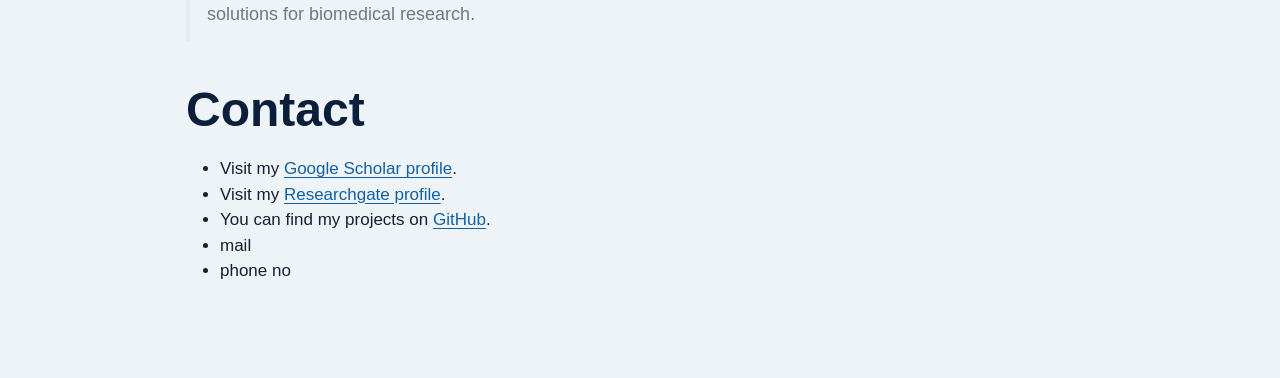
==== commit 317e5a43: "Built site for gh-pages" ====
--- a/index.html
+++ b/index.html
@@ -212,6 +212,7 @@
 <li>Visit my <a href="https://www.researchgate.net/profile/Lurwan-Muazu-2">Researchgate profile</a>.</li>
 <li>You can find my projects on <a href="https://github.com/">GitHub</a>.</li>
 <li>mail</li>
+<li>phone no</li>
 </ul>
 
 
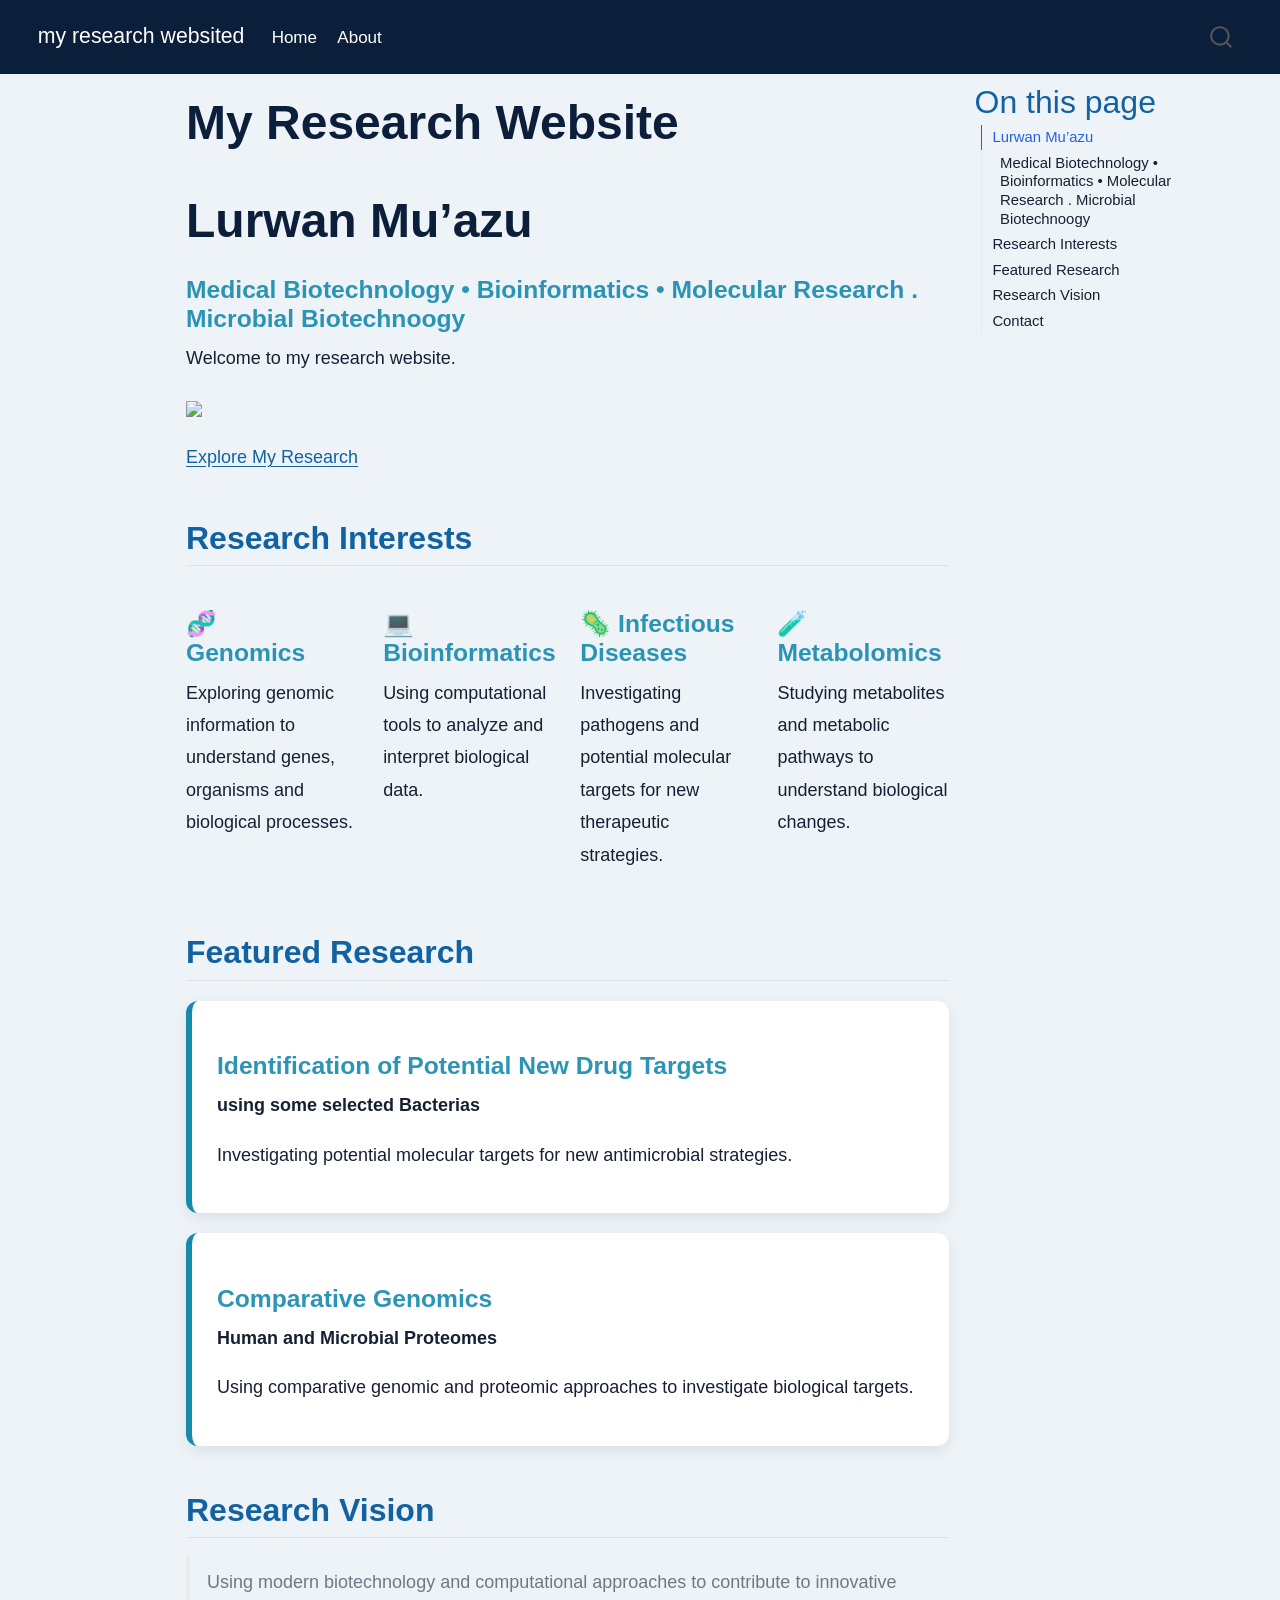
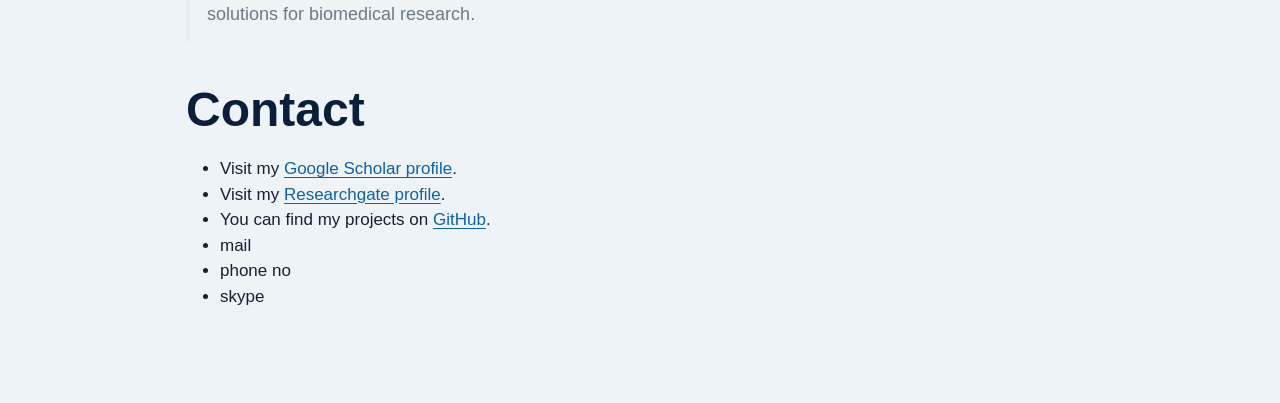
==== commit 0959c45d: "Built site for gh-pages" ====
--- a/index.html
+++ b/index.html
@@ -213,6 +213,7 @@
 <li>You can find my projects on <a href="https://github.com/">GitHub</a>.</li>
 <li>mail</li>
 <li>phone no</li>
+<li>skype</li>
 </ul>
 
 
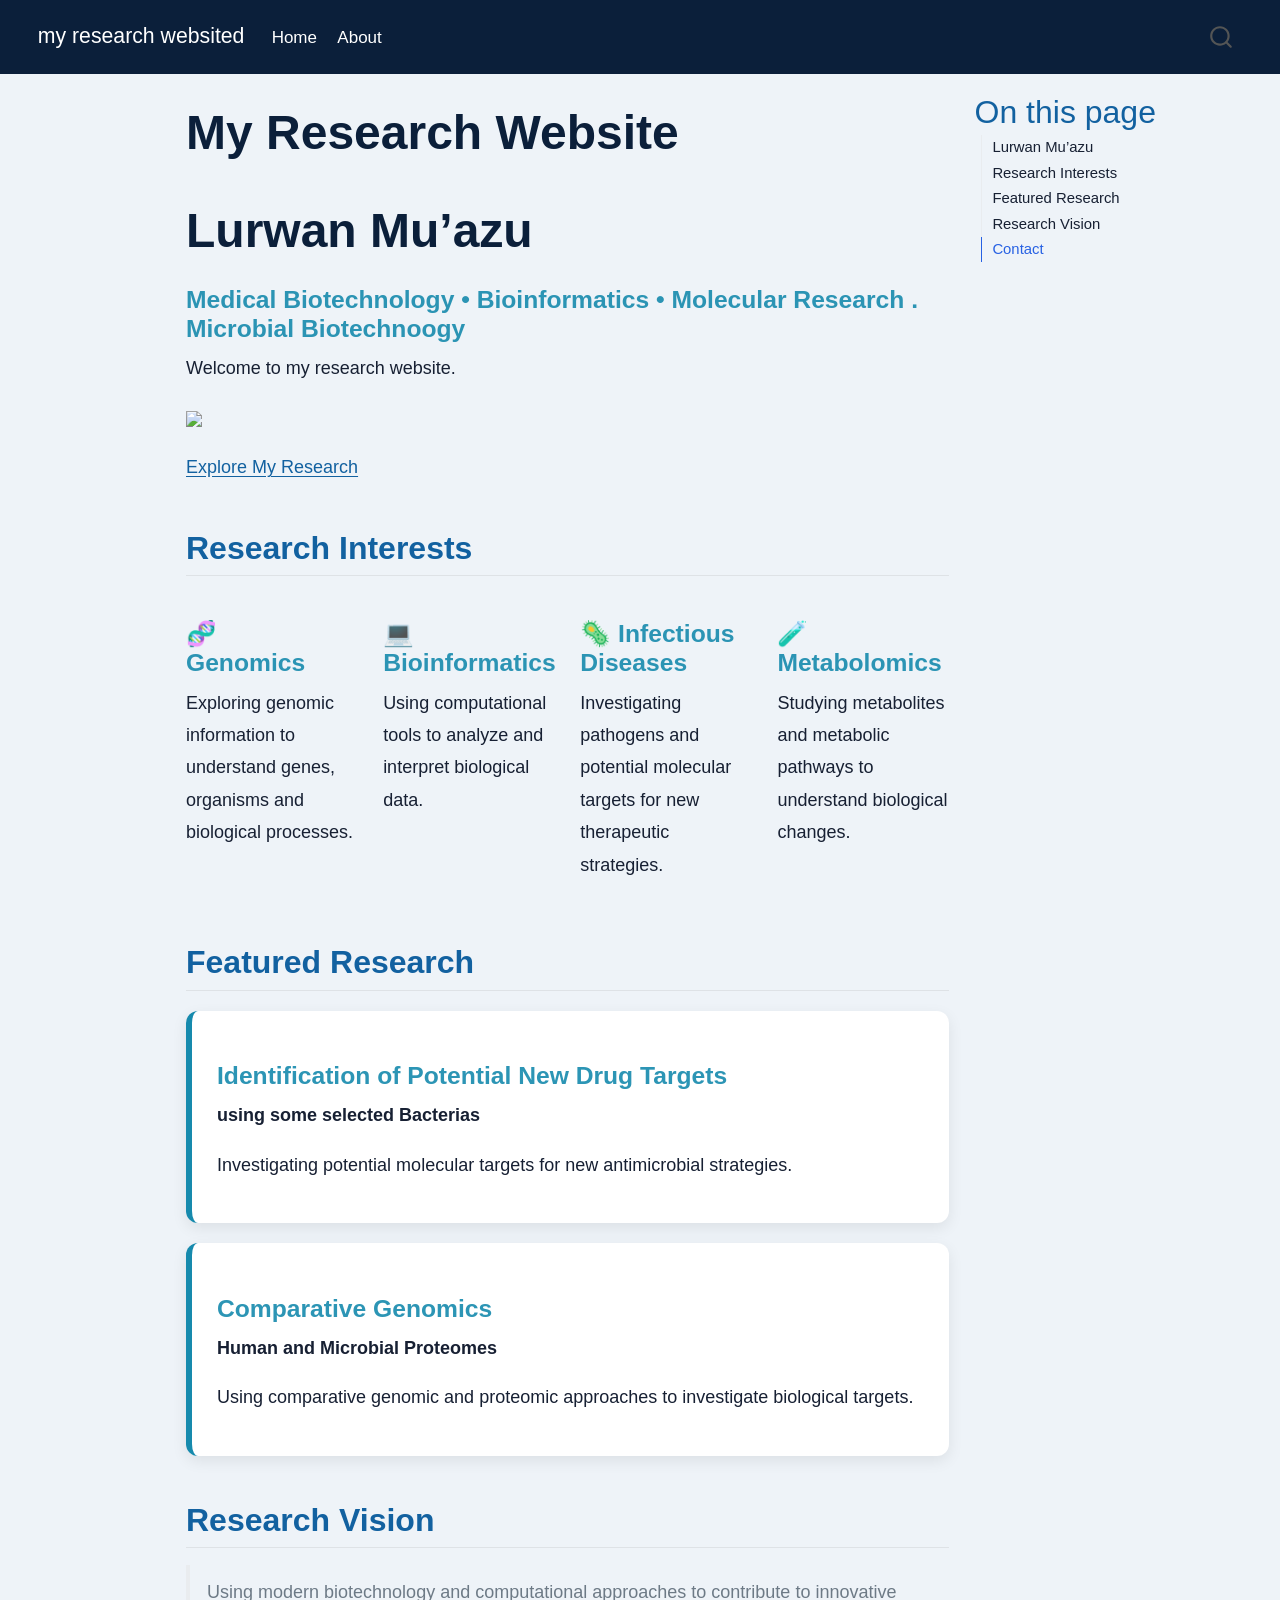
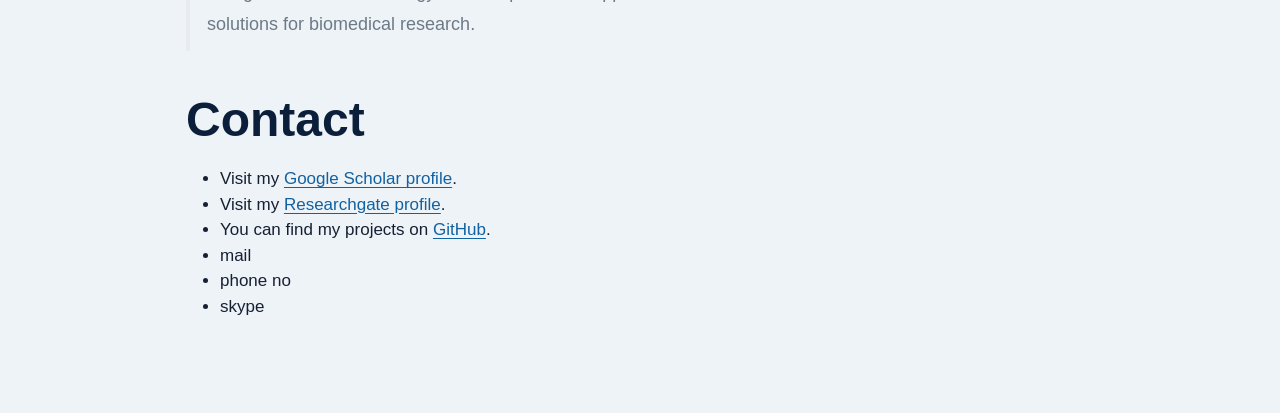
==== commit 24075859: "Built site for gh-pages" ====
--- a/index.html
+++ b/index.html
@@ -2,7 +2,7 @@
 <html xmlns="http://www.w3.org/1999/xhtml" lang="en" xml:lang="en"><head>
 
 <meta charset="utf-8">
-<meta name="generator" content="quarto-1.10.18">
+<meta name="generator" content="quarto-1.9.38">
 
 <meta name="viewport" content="width=device-width, initial-scale=1.0, user-scalable=yes">
 
@@ -12,13 +12,10 @@
 /* Default styles provided by pandoc.
 ** See https://pandoc.org/MANUAL.html#variables-for-html for config info.
 */
+code{white-space: pre-wrap;}
 span.smallcaps{font-variant: small-caps;}
-div.columns{display: flex; gap: 1.5em;}
-div.column{flex: auto;}
-@media screen {
-div.columns{gap: min(4vw, 1.5em);}
-div.column{overflow-x: auto;}
-}
+div.columns{display: flex; gap: min(4vw, 1.5em);}
+div.column{flex: auto; overflow-x: auto;}
 div.hanging-indent{margin-left: 1.5em; text-indent: -1.5em;}
 ul.task-list{list-style: none;}
 ul.task-list li input[type="checkbox"] {
@@ -42,10 +39,10 @@
 <script src="site_libs/quarto-html/tippy.umd.min.js"></script>
 <script src="site_libs/quarto-html/anchor.min.js"></script>
 <link href="site_libs/quarto-html/tippy.css" rel="stylesheet">
-<link href="site_libs/quarto-html/quarto-syntax-highlighting-64a204ab8560d761af7679ceaba22944.css" rel="stylesheet" id="quarto-text-highlighting-styles">
+<link href="site_libs/quarto-html/quarto-syntax-highlighting-15634bcf2e68342d4ad2dfa704d543f6.css" rel="stylesheet" id="quarto-text-highlighting-styles">
 <script src="site_libs/bootstrap/bootstrap.min.js"></script>
 <link href="site_libs/bootstrap/bootstrap-icons.css" rel="stylesheet">
-<link href="site_libs/bootstrap/bootstrap-e3adbaa939bcd423dddc8c8a834270b4.min.css" rel="stylesheet" append-hash="true" id="quarto-bootstrap" data-mode="light">
+<link href="site_libs/bootstrap/bootstrap-a0f9fd0d421825b736dc1bbcbcba2219.min.css" rel="stylesheet" append-hash="true" id="quarto-bootstrap" data-mode="light">
 <script id="quarto-search-options" type="application/json">{
   "location": "navbar",
   "copy-button": false,
--- a/site_libs/quarto-html/quarto-syntax-highlighting-15634bcf2e68342d4ad2dfa704d543f6.css
+++ b/site_libs/quarto-html/quarto-syntax-highlighting-15634bcf2e68342d4ad2dfa704d543f6.css
@@ -0,0 +1,236 @@
+/* quarto syntax highlight colors */
+:root {
+  --quarto-hl-ot-color: #003B4F;
+  --quarto-hl-at-color: #657422;
+  --quarto-hl-ss-color: #20794D;
+  --quarto-hl-an-color: #5E5E5E;
+  --quarto-hl-fu-color: #4758AB;
+  --quarto-hl-st-color: #20794D;
+  --quarto-hl-cf-color: #003B4F;
+  --quarto-hl-op-color: #5E5E5E;
+  --quarto-hl-er-color: #AD0000;
+  --quarto-hl-bn-color: #AD0000;
+  --quarto-hl-al-color: #AD0000;
+  --quarto-hl-va-color: #111111;
+  --quarto-hl-bu-color: inherit;
+  --quarto-hl-ex-color: inherit;
+  --quarto-hl-pp-color: #AD0000;
+  --quarto-hl-in-color: #5E5E5E;
+  --quarto-hl-vs-color: #20794D;
+  --quarto-hl-wa-color: #5E5E5E;
+  --quarto-hl-do-color: #5E5E5E;
+  --quarto-hl-im-color: #00769E;
+  --quarto-hl-ch-color: #20794D;
+  --quarto-hl-dt-color: #AD0000;
+  --quarto-hl-fl-color: #AD0000;
+  --quarto-hl-co-color: #5E5E5E;
+  --quarto-hl-cv-color: #5E5E5E;
+  --quarto-hl-cn-color: #8f5902;
+  --quarto-hl-sc-color: #5E5E5E;
+  --quarto-hl-dv-color: #AD0000;
+  --quarto-hl-kw-color: #003B4F;
+}
+
+/* other quarto variables */
+:root {
+  --quarto-font-monospace: SFMono-Regular, Menlo, Monaco, Consolas, "Liberation Mono", "Courier New", monospace;
+}
+
+/* syntax highlight based on Pandoc's rules */
+pre > code.sourceCode > span {
+  color: #003B4F;
+}
+
+code.sourceCode > span {
+  color: #003B4F;
+}
+
+div.sourceCode,
+div.sourceCode pre.sourceCode {
+  color: #003B4F;
+}
+
+/* Normal */
+code span {
+  color: #003B4F;
+}
+
+/* Alert */
+code span.al {
+  color: #AD0000;
+  font-style: inherit;
+}
+
+/* Annotation */
+code span.an {
+  color: #5E5E5E;
+  font-style: inherit;
+}
+
+/* Attribute */
+code span.at {
+  color: #657422;
+  font-style: inherit;
+}
+
+/* BaseN */
+code span.bn {
+  color: #AD0000;
+  font-style: inherit;
+}
+
+/* BuiltIn */
+code span.bu {
+  font-style: inherit;
+}
+
+/* ControlFlow */
+code span.cf {
+  color: #003B4F;
+  font-weight: bold;
+  font-style: inherit;
+}
+
+/* Char */
+code span.ch {
+  color: #20794D;
+  font-style: inherit;
+}
+
+/* Constant */
+code span.cn {
+  color: #8f5902;
+  font-style: inherit;
+}
+
+/* Comment */
+code span.co {
+  color: #5E5E5E;
+  font-style: inherit;
+}
+
+/* CommentVar */
+code span.cv {
+  color: #5E5E5E;
+  font-style: italic;
+}
+
+/* Documentation */
+code span.do {
+  color: #5E5E5E;
+  font-style: italic;
+}
+
+/* DataType */
+code span.dt {
+  color: #AD0000;
+  font-style: inherit;
+}
+
+/* DecVal */
+code span.dv {
+  color: #AD0000;
+  font-style: inherit;
+}
+
+/* Error */
+code span.er {
+  color: #AD0000;
+  font-style: inherit;
+}
+
+/* Extension */
+code span.ex {
+  font-style: inherit;
+}
+
+/* Float */
+code span.fl {
+  color: #AD0000;
+  font-style: inherit;
+}
+
+/* Function */
+code span.fu {
+  color: #4758AB;
+  font-style: inherit;
+}
+
+/* Import */
+code span.im {
+  color: #00769E;
+  font-style: inherit;
+}
+
+/* Information */
+code span.in {
+  color: #5E5E5E;
+  font-style: inherit;
+}
+
+/* Keyword */
+code span.kw {
+  color: #003B4F;
+  font-weight: bold;
+  font-style: inherit;
+}
+
+/* Operator */
+code span.op {
+  color: #5E5E5E;
+  font-style: inherit;
+}
+
+/* Other */
+code span.ot {
+  color: #003B4F;
+  font-style: inherit;
+}
+
+/* Preprocessor */
+code span.pp {
+  color: #AD0000;
+  font-style: inherit;
+}
+
+/* SpecialChar */
+code span.sc {
+  color: #5E5E5E;
+  font-style: inherit;
+}
+
+/* SpecialString */
+code span.ss {
+  color: #20794D;
+  font-style: inherit;
+}
+
+/* String */
+code span.st {
+  color: #20794D;
+  font-style: inherit;
+}
+
+/* Variable */
+code span.va {
+  color: #111111;
+  font-style: inherit;
+}
+
+/* VerbatimString */
+code span.vs {
+  color: #20794D;
+  font-style: inherit;
+}
+
+/* Warning */
+code span.wa {
+  color: #5E5E5E;
+  font-style: italic;
+}
+
+.prevent-inlining {
+  content: "</";
+}
+
+/*# sourceMappingURL=f23921c56f73e400b49028c9186a1aa0.css.map */
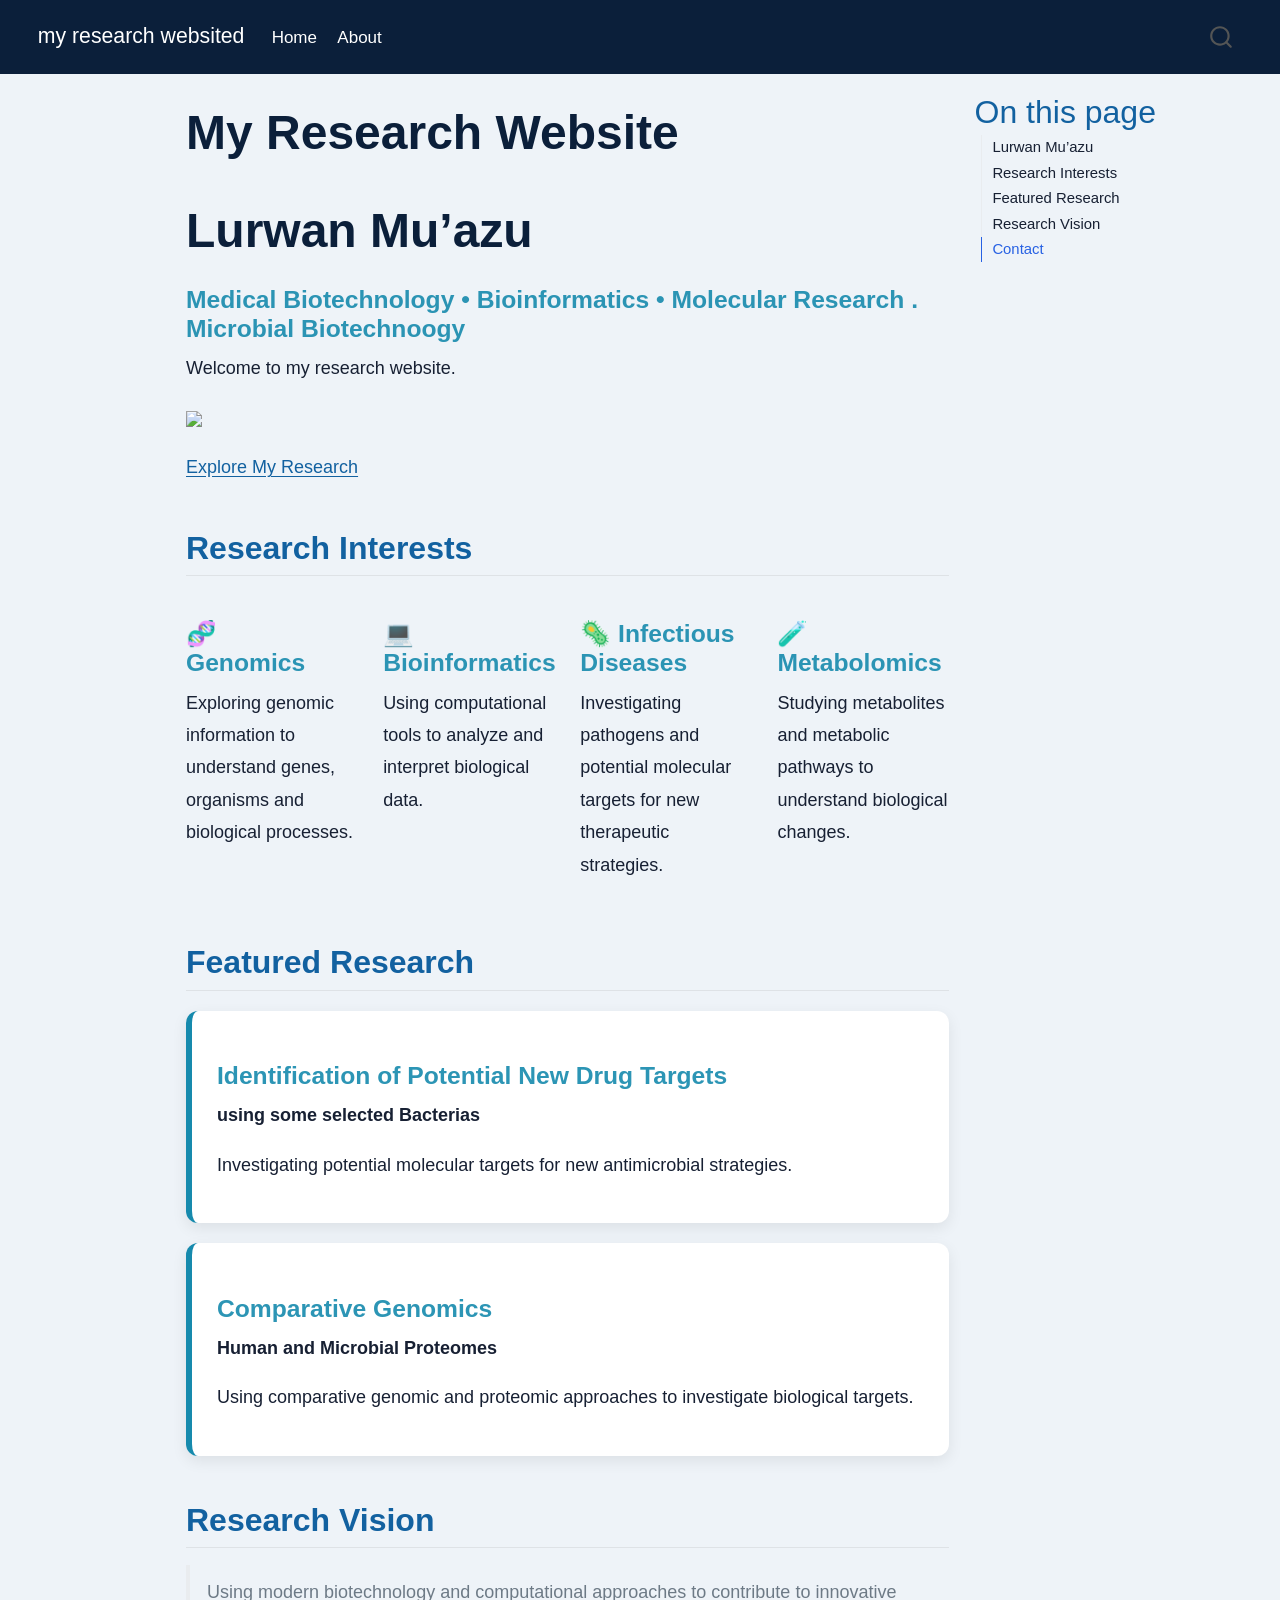
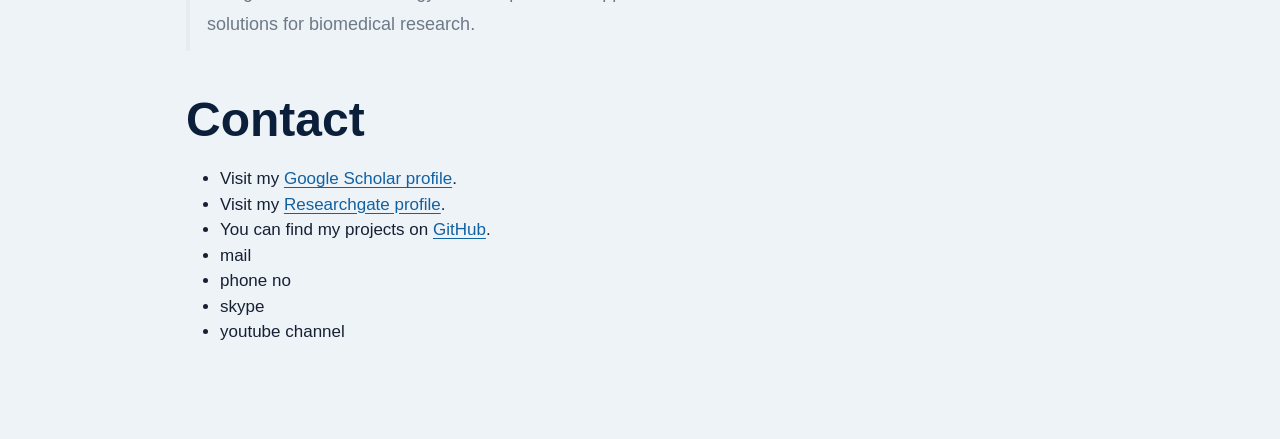
==== commit 1bcc848e: "Built site for gh-pages" ====
--- a/index.html
+++ b/index.html
@@ -211,6 +211,7 @@
 <li>mail</li>
 <li>phone no</li>
 <li>skype</li>
+<li>youtube channel</li>
 </ul>
 
 
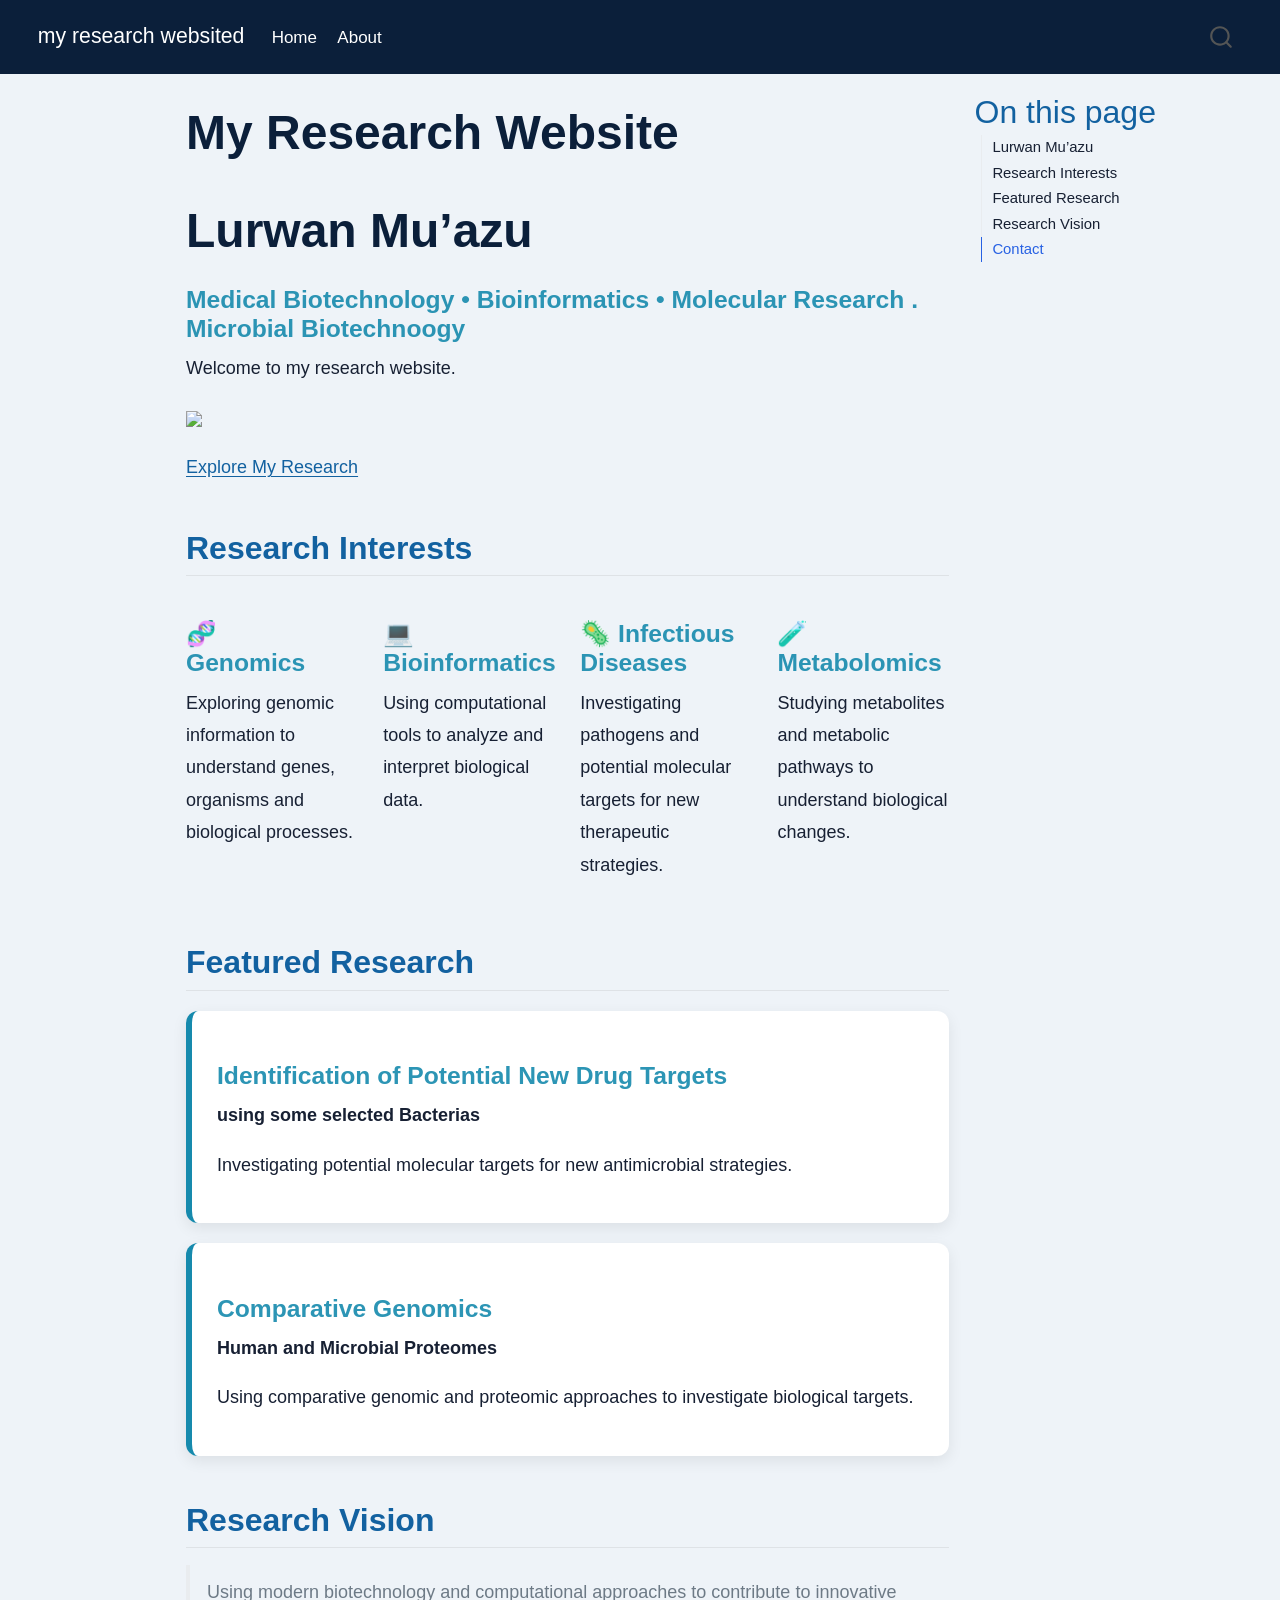
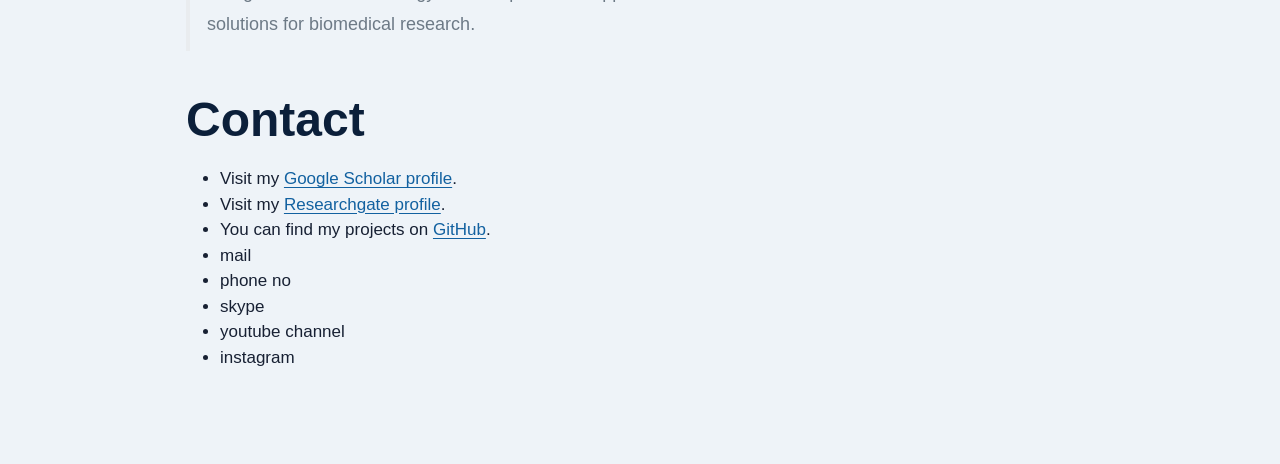
==== commit 9a110cae: "Built site for gh-pages" ====
--- a/index.html
+++ b/index.html
@@ -212,6 +212,7 @@
 <li>phone no</li>
 <li>skype</li>
 <li>youtube channel</li>
+<li>instagram</li>
 </ul>
 
 
